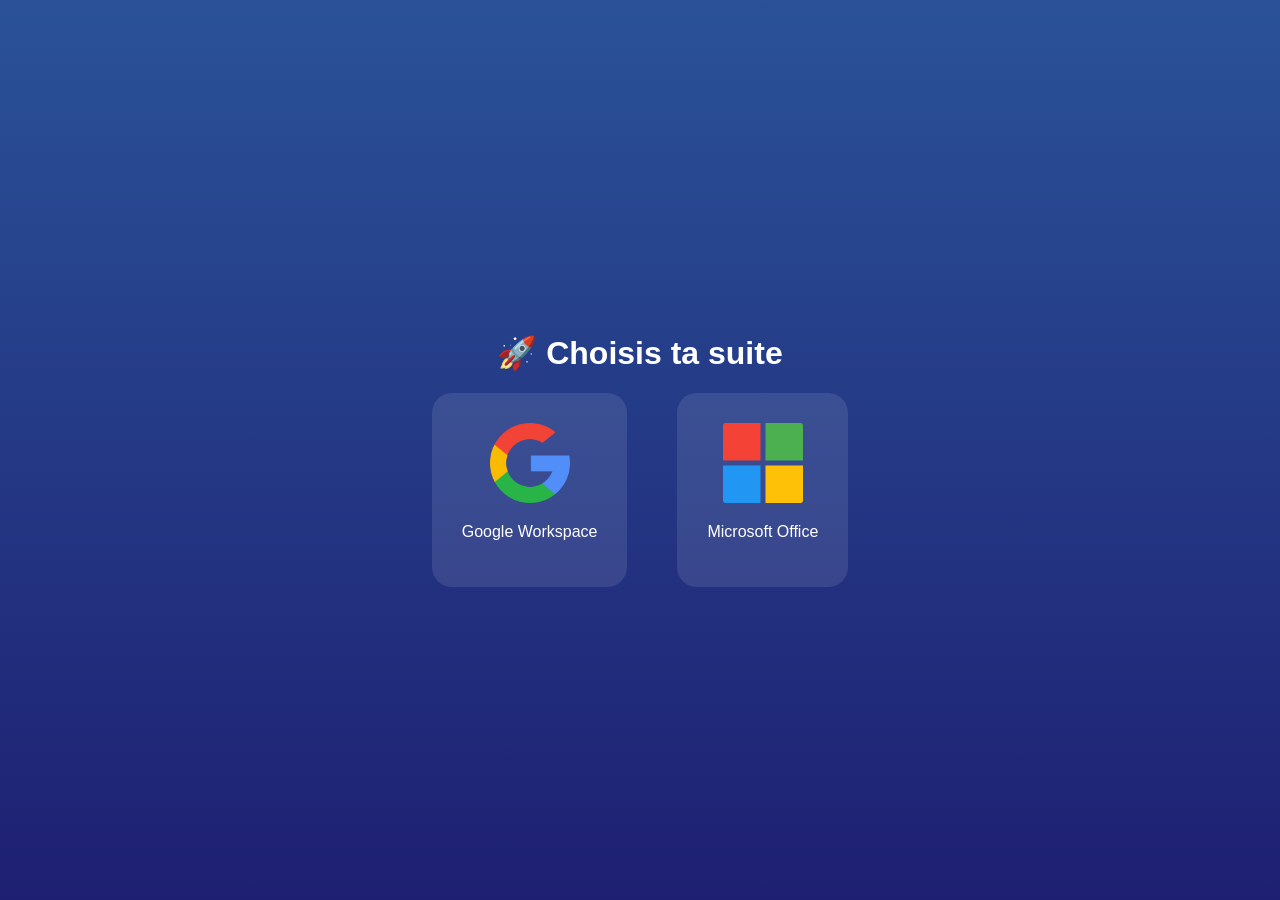
==== index.html @ 0d8a0300 "Add files via upload" ====
<!DOCTYPE html>
<html lang="fr">

<head>
    <meta charset="UTF-8">
    <title>Hub Workspace</title>
    <link rel="stylesheet" href="styles.css">
    <link rel="favicon" href="img/logo.png">
    <link rel="icon" href="img/logo.png">
</head>

<body>

    <main class="home">
        <h1>🚀 Choisis ta suite</h1>

        <div class="choice-container">
            <a href="google.html" class="choice">
                <img src="img/google.png" alt="Google">
                <p>Google Workspace</p>
            </a>

            <a href="microsoft.html" class="choice">
                <img src="img/microsoft.png" alt="Microsoft">
                <p>Microsoft Office</p>
            </a>
        </div>
    </main>

</body>

</html>
---- styles.css ----
body {
    margin: 0;
    font-family: Arial, sans-serif;
    background: linear-gradient(to top, #1e1f72, #2a5298);
    background-repeat: no-repeat;
    color: white;
    text-align: center;
}

/* HOME */
.home {
    display: flex;
    flex-direction: column;
    justify-content: center;
    height: 100vh;
}

.choice-container {
    display: flex;
    justify-content: center;
    gap: 50px;
}

.choice {
    text-decoration: none;
    color: white;
    background: rgba(255, 255, 255, 0.1);
    padding: 30px;
    border-radius: 20px;
    transition: 0.3s;
}

.choice:hover {
    background: rgba(255, 255, 255, 0.2);
    transform: scale(1.05);
}

.choice img {
    width: 80px;
}

/* SIDEBAR */
.sidebar {
    position: fixed;
    right: 0;
    top: 0;
    height: 100%;
    width: 90px;
    background: rgba(0, 0, 0, 0.3);
    backdrop-filter: blur(10px);
    transition: 0.3s;
    overflow: hidden;
}

.sidebar:hover {
    width: 200px;
}

.menu {
    margin-top: 100px;
}

.menu-item {
    display: flex;
    align-items: center;
    gap: 10px;
    padding: 15px;
    text-decoration: none;
    color: white;
    margin: 10px;
}

.menu-item:hover{
    background-color: #dbdbdb3a;
    border-radius: 20px;
}

.menu-item img {
    width: 40px;
}

.menu-item span {
    opacity: 0;
    transition: 0.3s;
}

.sidebar:hover .menu-item span {
    opacity: 1;
}

/* GRID */
.grid {
    display: flex;
    justify-content: center;
    gap: 30px;
    margin-top: 50px;
}

.card {
    text-decoration: none;
    color: white;
    background: rgba(255, 255, 255, 0.1);
    padding: 30px;
    border-radius: 20px;
    transition: 0.3s;
}

.card:hover {
    background: rgba(255, 255, 255, 0.2);
    transform: translateY(-5px);
}

.card img {
    width: 60px;
    display: block;
    margin: 0 auto 10px;
}
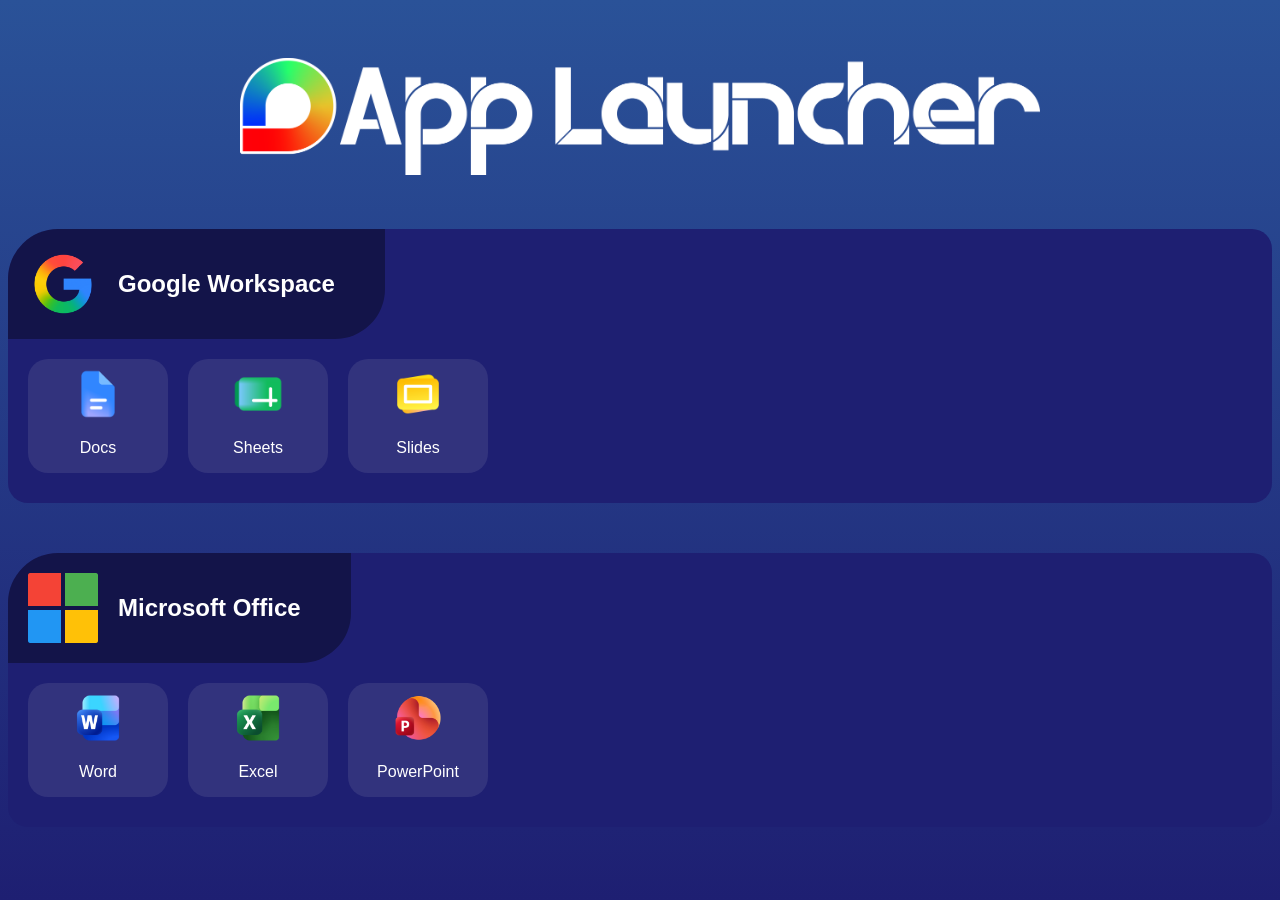
==== commit e351f07d: "Add files via upload" ====
--- a/index.html
+++ b/index.html
@@ -3,30 +3,63 @@
 
 <head>
     <meta charset="UTF-8">
-    <title>Hub Workspace</title>
+    <meta name="viewport" content="width=device-width, initial-scale=1.0">
+    <title>App Launcher</title>
+
     <link rel="stylesheet" href="styles.css">
-    <link rel="favicon" href="img/logo.png">
     <link rel="icon" href="img/logo.png">
 </head>
 
 <body>
+    <div class="logo">
+        <img src="img/title.png" width="800">
+    </div>
 
-    <main class="home">
-        <h1>🚀 Choisis ta suite</h1>
-
-        <div class="choice-container">
-            <a href="google.html" class="choice">
-                <img src="img/google.png" alt="Google">
-                <p>Google Workspace</p>
+    <div class="launcher">
+        <div class="title"> <img src="img/google/google.png" alt="">
+            <h2>Google Workspace</h2>
+        </div>
+        <div class="shortcuts">
+            <a href="https://docs.google.com" target="_blank" class="shortcut">
+                <div><img src="img/google/docs.png" alt=""><br>
+                    <p>Docs</p>
+                </div>
             </a>
-
-            <a href="microsoft.html" class="choice">
-                <img src="img/microsoft.png" alt="Microsoft">
-                <p>Microsoft Office</p>
+            <a href="https://sheets.google.com" target="_blank" class="shortcut">
+                <div><img src="img/google/sheets.png" alt=""><br>
+                    <p>Sheets</p>
+                </div>
+            </a>
+            <a href="https://slides.google.com" target="_blank" class="shortcut">
+                <div><img src="img/google/slides.png" alt=""><br>
+                    <p>Slides</p>
+                </div>
             </a>
         </div>
-    </main>
+    </div>
 
+    <div class="launcher">
+        <div class="title"> <img src="img/microsoft/microsoft.png" alt="">
+            <h2>Microsoft Office</h2>
+        </div>
+        <div class="shortcuts">
+            <a href="https://www.office.com/launch/word" target="_blank" class="shortcut">
+                <div><img src="img/microsoft/word.png" alt=""><br>
+                    <p>Word</p>
+                </div>
+            </a>
+            <a href="https://www.office.com/launch/excel" target="_blank" class="shortcut">
+                <div><img src="img/microsoft/excel.png" alt=""><br>
+                    <p>Excel</p>
+                </div>
+            </a>
+            <a href="https://www.office.com/launch/powerpoint" target="_blank" class="shortcut">
+                <div><img src="img/microsoft/powerpoint.png" alt=""><br>
+                    <p>PowerPoint</p>
+                </div>
+            </a>
+        </div>
+    </div>
 </body>
 
 </html>
--- a/styles.css
+++ b/styles.css
@@ -1,5 +1,10 @@
+html, body {
+    height: 100%;
+    overflow: hidden;
+}
+
 body {
-    margin: 0;
+    min-height: 100vh;
     font-family: Arial, sans-serif;
     background: linear-gradient(to top, #1e1f72, #2a5298);
     background-repeat: no-repeat;
@@ -8,110 +13,56 @@
 }
 
 /* HOME */
-.home {
-    display: flex;
-    flex-direction: column;
-    justify-content: center;
-    height: 100vh;
+.logo {
+    text-align: center;
+    margin: 50px;
 }
 
-.choice-container {
-    display: flex;
-    justify-content: center;
-    gap: 50px;
+.launcher {
+    margin-top: 50px;
+    background-color: #1e1f72;
+    padding-bottom: 10px;
+    border-radius: 50px 20px 20px 20px;
 }
 
-.choice {
-    text-decoration: none;
-    color: white;
-    background: rgba(255, 255, 255, 0.1);
-    padding: 30px;
-    border-radius: 20px;
-    transition: 0.3s;
+.launcher .title {
+    display: flex;
+    align-items: center;
+    background-color: #0000005d;
+    border-radius: 50px 0px;
+    width: fit-content;
+    padding-right: 50px;
+    padding-left: 20px;
 }
 
-.choice:hover {
-    background: rgba(255, 255, 255, 0.2);
-    transform: scale(1.05);
+.launcher .title img {
+    width: 70px;
+    margin: 20px 20px 20px 0px;
 }
 
-.choice img {
-    width: 80px;
+.shortcuts {
+    display: flex;
+    margin-left: 10px;
+    margin-right: 10px;
 }
 
-/* SIDEBAR */
-.sidebar {
-    position: fixed;
-    right: 0;
-    top: 0;
-    height: 100%;
-    width: 90px;
-    background: rgba(0, 0, 0, 0.3);
-    backdrop-filter: blur(10px);
-    transition: 0.3s;
-    overflow: hidden;
+.shortcut {
+    background-color: #dbdbdb1a;
+    width: 100px;
+    padding: 10px 20px 0px;
+    border-radius: 20px;
+    margin: 20px 10px;
+    color: #fff;
+    text-decoration: none;
+    cursor: pointer;
+    transition: all 0.25s ease;
 }
 
-.sidebar:hover {
-    width: 200px;
+.shortcut:hover {
+    transform: translateY(-10px);
+    background-color: #dbdbdb3b;
 }
 
-.menu {
-    margin-top: 100px;
-}
-
-.menu-item {
-    display: flex;
-    align-items: center;
-    gap: 10px;
-    padding: 15px;
-    text-decoration: none;
-    color: white;
-    margin: 10px;
-}
-
-.menu-item:hover{
-    background-color: #dbdbdb3a;
-    border-radius: 20px;
-}
-
-.menu-item img {
-    width: 40px;
-}
-
-.menu-item span {
-    opacity: 0;
-    transition: 0.3s;
-}
-
-.sidebar:hover .menu-item span {
-    opacity: 1;
-}
-
-/* GRID */
-.grid {
-    display: flex;
-    justify-content: center;
-    gap: 30px;
-    margin-top: 50px;
-}
-
-.card {
-    text-decoration: none;
-    color: white;
-    background: rgba(255, 255, 255, 0.1);
-    padding: 30px;
-    border-radius: 20px;
-    transition: 0.3s;
-}
-
-.card:hover {
-    background: rgba(255, 255, 255, 0.2);
-    transform: translateY(-5px);
-}
-
-.card img {
-    width: 60px;
-    display: block;
-    margin: 0 auto 10px;
+.shortcuts img {
+    width: 50px;
 }
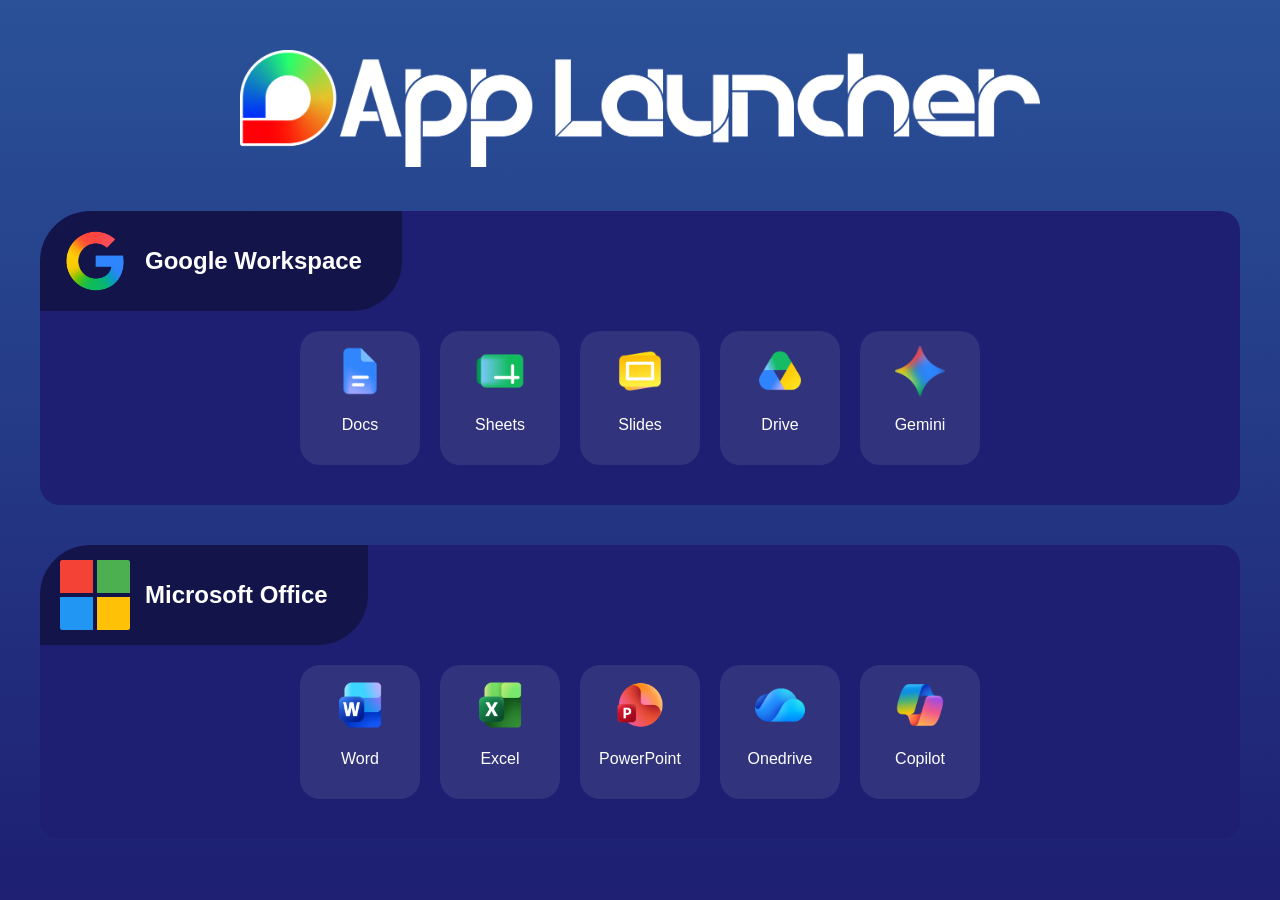
==== commit 8a655c38: "Add files via upload" ====
--- a/index.html
+++ b/index.html
@@ -35,6 +35,16 @@
                     <p>Slides</p>
                 </div>
             </a>
+            <a href="https://drive.google.com" target="_blank" class="shortcut">
+                <div><img src="img/google/drive.png" alt=""><br>
+                    <p>Drive</p>
+                </div>
+            </a>
+            <a href="https://gemini.google.com" target="_blank" class="shortcut">
+                <div><img src="img/google/gemini.png" alt=""><br>
+                    <p>Gemini</p>
+                </div>
+            </a>
         </div>
     </div>
 
@@ -43,19 +53,29 @@
             <h2>Microsoft Office</h2>
         </div>
         <div class="shortcuts">
-            <a href="https://www.office.com/launch/word" target="_blank" class="shortcut">
+            <a href="https://word.cloud.microsoft/" target="_blank" class="shortcut">
                 <div><img src="img/microsoft/word.png" alt=""><br>
                     <p>Word</p>
                 </div>
             </a>
-            <a href="https://www.office.com/launch/excel" target="_blank" class="shortcut">
+            <a href="https://excel.cloud.microsoft/" target="_blank" class="shortcut">
                 <div><img src="img/microsoft/excel.png" alt=""><br>
                     <p>Excel</p>
                 </div>
             </a>
-            <a href="https://www.office.com/launch/powerpoint" target="_blank" class="shortcut">
+            <a href="https://powerpoint.cloud.microsoft/" target="_blank" class="shortcut">
                 <div><img src="img/microsoft/powerpoint.png" alt=""><br>
                     <p>PowerPoint</p>
+                </div>
+            </a>
+            <a href="https://onedrive.live.com" target="_blank" class="shortcut">
+                <div><img src="img/microsoft/onedrive.png" alt=""><br>
+                    <p>Onedrive</p>
+                </div>
+            </a>
+            <a href="https://copilot.microsoft.com" target="_blank" class="shortcut">
+                <div><img src="img/microsoft/copilot.png" alt=""><br>
+                    <p>Copilot</p>
                 </div>
             </a>
         </div>
--- a/styles.css
+++ b/styles.css
@@ -1,61 +1,92 @@
-html, body {
+/* RESET & BASE */
+html,
+body {
     height: 100%;
-    overflow: hidden;
+    margin: 0;
+    padding: 0;
 }
 
 body {
     min-height: 100vh;
+    overflow-x: hidden;
     font-family: Arial, sans-serif;
     background: linear-gradient(to top, #1e1f72, #2a5298);
     background-repeat: no-repeat;
+    background-attachment: fixed;
     color: white;
     text-align: center;
+    padding: 20px;
+    box-sizing: border-box;
 }
 
 /* HOME */
 .logo {
     text-align: center;
-    margin: 50px;
+    margin: 30px auto;
 }
 
+.logo img {
+    max-width: 100%;
+    height: auto;
+}
+
+/* LAUNCHER */
 .launcher {
-    margin-top: 50px;
+    margin: 40px auto 0;
     background-color: #1e1f72;
-    padding-bottom: 10px;
+    padding-bottom: 20px;
     border-radius: 50px 20px 20px 20px;
+    max-width: 1200px;
+    width: 100%;
+    box-sizing: border-box;
+    overflow: hidden;
 }
 
 .launcher .title {
     display: flex;
     align-items: center;
+    gap: 15px;
     background-color: #0000005d;
-    border-radius: 50px 0px;
+    border-radius: 50px 0;
     width: fit-content;
-    padding-right: 50px;
-    padding-left: 20px;
+    max-width: 100%;
+    padding: 15px 40px 15px 20px;
+    box-sizing: border-box;
 }
 
 .launcher .title img {
     width: 70px;
-    margin: 20px 20px 20px 0px;
+    max-width: 100%;
+    height: auto;
+    margin: 0;
 }
 
+/* SHORTCUTS */
 .shortcuts {
     display: flex;
-    margin-left: 10px;
-    margin-right: 10px;
+    flex-wrap: wrap;
+    justify-content: center;
+    gap: 20px;
+    padding: 20px;
+    box-sizing: border-box;
 }
 
 .shortcut {
     background-color: #dbdbdb1a;
-    width: 100px;
-    padding: 10px 20px 0px;
+    width: 120px;
+    min-height: 120px;
+    padding: 15px;
     border-radius: 20px;
-    margin: 20px 10px;
     color: #fff;
     text-decoration: none;
     cursor: pointer;
     transition: all 0.25s ease;
+    box-sizing: border-box;
+
+    display: flex;
+    flex-direction: column;
+    align-items: center;
+    justify-content: center;
 }
 
 .shortcut:hover {
@@ -65,4 +96,74 @@
 
 .shortcuts img {
     width: 50px;
+    max-width: 100%;
+    height: auto;
+}
+
+/* TABLET */
+@media screen and (max-width: 768px) {
+
+    .launcher {
+        border-radius: 30px 15px 15px 15px;
+    }
+
+    .launcher .title {
+        width: 100%;
+        justify-content: center;
+        border-radius: 30px 0;
+        padding: 15px;
+    }
+
+    .launcher .title img {
+        width: 55px;
+    }
+
+    .shortcut {
+        width: calc(50% - 20px);
+        min-width: 140px;
+    }
+}
+
+/* MOBILE */
+@media screen and (max-width: 480px) {
+
+    body {
+        padding: 10px;
+    }
+
+    .logo {
+        margin: 20px auto;
+    }
+
+    .launcher {
+        margin-top: 20px;
+    }
+
+    .launcher .title {
+        flex-direction: column;
+        text-align: center;
+        padding: 20px 10px;
+    }
+
+    .launcher .title img {
+        width: 50px;
+    }
+
+    .shortcuts {
+        gap: 15px;
+        padding: 15px;
+    }
+
+    .shortcut {
+        width: 100%;
+        margin: 0;
+    }
+
+    .shortcut:hover {
+        transform: none;
+    }
+
+    .shortcuts img {
+        width: 40px;
+    }
 }
